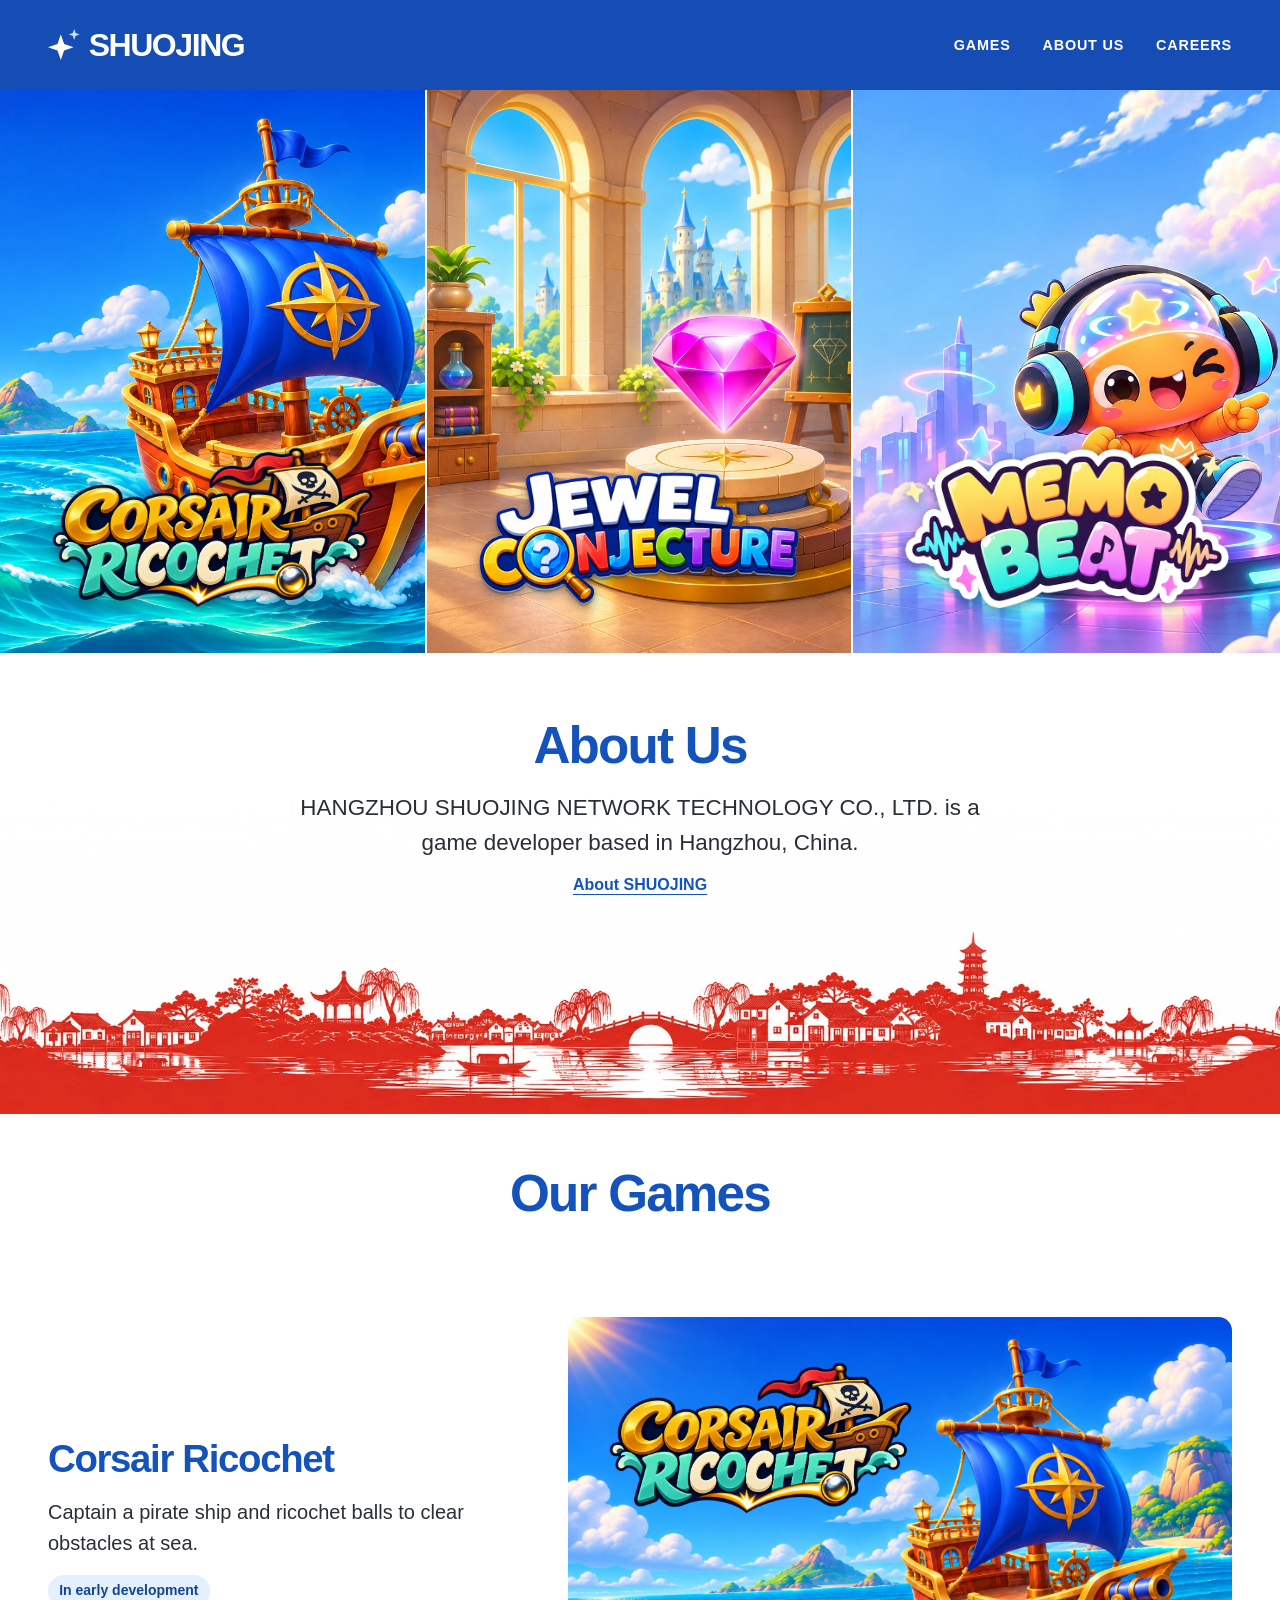
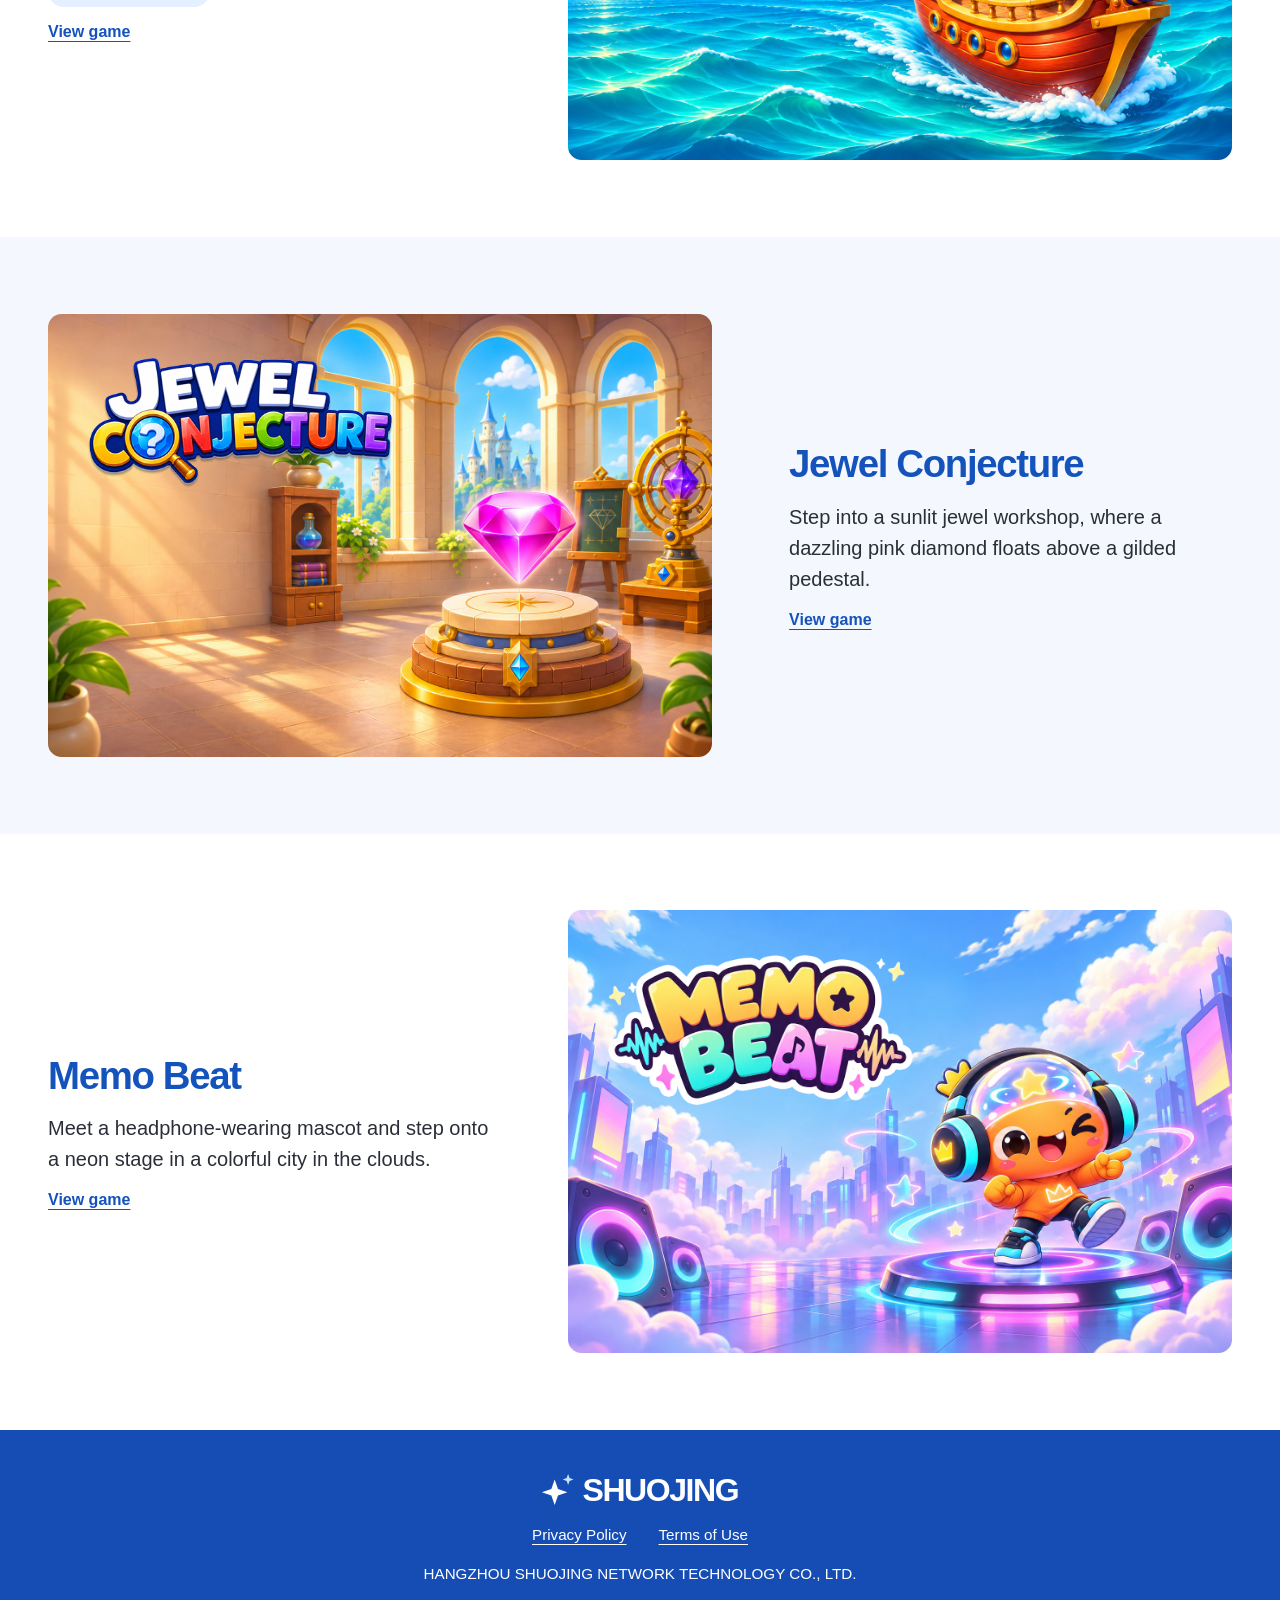
==== index.html @ a0e9a79d "Add files via upload" ====
<!doctype html>
<html lang="en">
<head>
  <meta charset="utf-8">
  <meta name="viewport" content="width=device-width, initial-scale=1">
  <meta name="description" content="Discover Corsair Ricochet, Jewel Conjecture, and Memo Beat from HANGZHOU SHUOJING NETWORK TECHNOLOGY CO., LTD.">
  <meta name="theme-color" content="#154db5">
  <title>Home | SHUOJING</title>
  <link rel="stylesheet" href="styles.css">
</head>
<body>
  <a class="skip-link" href="#main">Skip to content</a>
  <header class="site-header">
    <div class="header-inner wrap">
      <a class="wordmark" href="index.html" aria-label="SHUOJING home"><span class="brand-symbol" aria-hidden="true"></span>SHUOJING</a>
      <nav aria-label="Main navigation">
        <a href="games.html">Games</a>
        <a href="about.html">About Us</a>
        <a href="careers.html">Careers</a>
      </nav>
    </div>
  </header>
  <main id="main">
    <h1 class="visually-hidden">HANGZHOU SHUOJING NETWORK TECHNOLOGY CO., LTD.</h1>
    <section class="home-banner" aria-label="Explore the games">
      <a class="banner-game" href="corsair-ricochet.html" aria-label="Corsair Ricochet"><img class="game-scene" src="corsair-ricochet-art.jpg" alt="" width="1536" height="1024"><img class="game-logo" src="corsair-ricochet.png" alt="" width="1774" height="887"></a>
      <a class="banner-game" href="jewel-conjecture.html" aria-label="Jewel Conjecture"><img class="game-scene" src="jewel-conjecture-art.jpg" alt="" width="1536" height="1024"><img class="game-logo" src="jewel-conjecture.png" alt="" width="434" height="185"></a>
      <a class="banner-game" href="memo-beat.html" aria-label="Memo Beat"><img class="game-scene" src="memo-beat-art.jpg" alt="" width="1536" height="1024"><img class="game-logo" src="memo-beat.png" alt="" width="752" height="369"></a>
    </section>
    <section class="company-banner">
      <div class="company-copy wrap">
        <h2>About Us</h2>
        <p>HANGZHOU SHUOJING NETWORK TECHNOLOGY CO., LTD. is a game developer based in Hangzhou, China.</p>
        <a class="text-link" href="about.html">About SHUOJING</a>
      </div>
    </section>
    <section class="games-section" aria-labelledby="games-heading">
      <h2 class="section-heading" id="games-heading">Our Games</h2>
      
      <article class="showcase">
        <div class="showcase-inner wrap">
          <a class="game-art" href="corsair-ricochet.html" aria-label="Explore Corsair Ricochet"><img class="game-scene" src="corsair-ricochet-art.jpg" alt="" width="1536" height="1024"><img class="game-logo" src="corsair-ricochet.png" alt="" width="1774" height="887"></a>
          <div class="game-copy">
            <h3><a href="corsair-ricochet.html">Corsair Ricochet</a></h3>
            <p>Captain a pirate ship and ricochet balls to clear obstacles at sea.</p>
            <p class="game-status">In early development</p>
            <a class="text-link" href="corsair-ricochet.html">View game<span class="visually-hidden"> — Corsair Ricochet</span></a>
          </div>
        </div>
      </article>
      <article class="showcase">
        <div class="showcase-inner wrap">
          <a class="game-art" href="jewel-conjecture.html" aria-label="Explore Jewel Conjecture"><img class="game-scene" src="jewel-conjecture-art.jpg" alt="" width="1536" height="1024"><img class="game-logo" src="jewel-conjecture.png" alt="" width="434" height="185"></a>
          <div class="game-copy">
            <h3><a href="jewel-conjecture.html">Jewel Conjecture</a></h3>
            <p>Step into a sunlit jewel workshop, where a dazzling pink diamond floats above a gilded pedestal.</p>
            
            <a class="text-link" href="jewel-conjecture.html">View game<span class="visually-hidden"> — Jewel Conjecture</span></a>
          </div>
        </div>
      </article>
      <article class="showcase">
        <div class="showcase-inner wrap">
          <a class="game-art" href="memo-beat.html" aria-label="Explore Memo Beat"><img class="game-scene" src="memo-beat-art.jpg" alt="" width="1536" height="1024"><img class="game-logo" src="memo-beat.png" alt="" width="752" height="369"></a>
          <div class="game-copy">
            <h3><a href="memo-beat.html">Memo Beat</a></h3>
            <p>Meet a headphone-wearing mascot and step onto a neon stage in a colorful city in the clouds.</p>
            
            <a class="text-link" href="memo-beat.html">View game<span class="visually-hidden"> — Memo Beat</span></a>
          </div>
        </div>
      </article>
    </section>
  </main>
  <footer class="site-footer">
    <div class="footer-inner wrap">
      <a class="wordmark" href="index.html" aria-label="SHUOJING home"><span class="brand-symbol" aria-hidden="true"></span>SHUOJING</a>
      <nav aria-label="Footer navigation">
        <a href="PrivacyPolicy.html">Privacy Policy</a>
        <a href="TermsOfUse.html">Terms of Use</a>
      </nav>
      <p>HANGZHOU SHUOJING NETWORK TECHNOLOGY CO., LTD.</p>
    </div>
  </footer>
</body>
</html>
---- styles.css ----
:root {
  color-scheme: light;
  --brand: #154db5;
  --accent: #1453bc;
  --ink: #292e38;
  --muted: #535c6c;
  --alternate: #f4f7fd;
  --header-height: 5.625rem;
  font-family: Arial, Helvetica, sans-serif;
  color: var(--ink);
  background: #fff;
}

*, *::before, *::after { box-sizing: border-box; }
body { display: flex; flex-direction: column; min-height: 100vh; margin: 0; }
main { flex: 1; }
h1, h2, h3, p { margin: 0; }
img { display: block; }
a { color: inherit; text-underline-offset: .24em; }
a:focus-visible { outline: 3px solid currentColor; outline-offset: 4px; }
.wrap { width: min(100% - 4rem, 74rem); margin-inline: auto; }

.visually-hidden, .skip-link:not(:focus) {
  position: absolute;
  width: 1px;
  height: 1px;
  overflow: hidden;
  clip-path: inset(50%);
  white-space: nowrap;
}

.skip-link { position: absolute; z-index: 3; top: 1rem; left: 1rem; padding: .75rem; color: var(--brand); background: #fff; }
.site-header, .site-footer { background: var(--brand); color: #fff; }

.header-inner {
  display: flex;
  align-items: center;
  justify-content: space-between;
  gap: 1rem 2rem;
  min-height: var(--header-height);
}

.wordmark { display: inline-flex; align-items: center; gap: .28em; font-size: 2rem; line-height: 1; font-weight: 800; letter-spacing: -.045em; text-decoration: none; }
.brand-symbol { position: relative; flex: none; width: .99em; height: 1em; }
.brand-symbol::before, .brand-symbol::after {
  content: '';
  position: absolute;
  aspect-ratio: 1;
  background: currentColor;
  clip-path: polygon(50% 0, 63% 37%, 100% 50%, 63% 63%, 50% 100%, 37% 63%, 0 50%, 37% 37%);
}
.brand-symbol::before { inset: .17em auto auto 0; width: .8em; }
.brand-symbol::after { inset: 0 0 auto auto; width: .34em; color: #c4e4ff; }
.header-inner nav, .footer-inner nav { display: flex; flex-wrap: wrap; align-items: center; justify-content: center; gap: 1rem 2rem; }
.header-inner nav a { text-transform: uppercase; font-weight: 700; font-size: .9rem; text-decoration: none; letter-spacing: .055em; padding-block: .55rem; }
.header-inner nav a:hover, .header-inner nav a[aria-current="page"] { text-decoration: underline; }

.home-banner {
  display: grid;
  grid-template-columns: repeat(3, minmax(0, 1fr));
  min-height: clamp(25rem, 44vw, 42rem);
  background: #6bb9ee;
}

.banner-game, .game-art, .detail-art { position: relative; display: block; overflow: hidden; background: #d8e8fa; }
.banner-game:focus-visible, .game-art:focus-visible { z-index: 1; outline-offset: -5px; color: #fff; }
.banner-game { border-right: 2px solid #fff; }
.banner-game:last-child { border-right: 0; }
.game-scene { width: 100%; height: 100%; object-fit: cover; }
.banner-game .game-scene { position: absolute; inset: 0; object-position: 72% center; }
.game-logo { position: absolute; top: 10%; left: 6%; width: 46%; height: auto; }
.banner-game .game-logo { top: auto; bottom: 8%; left: 12%; width: 76%; filter: drop-shadow(0 .2rem .35rem #10213e79); }

.company-banner {
  min-height: clamp(21rem, 36vw, 35rem);
  display: grid;
  align-items: start;
  background: linear-gradient(180deg, #fff 3%, #ffffffed 25%, #ffffff00 67%), url('jiangnan-panorama.webp') center bottom / cover no-repeat, #f2f8ff;
}

.company-copy { padding: clamp(2.5rem, 5vw, 4.75rem) 0 10rem; text-align: center; }
.company-copy p { max-width: 46rem; margin: 1rem auto; font-size: clamp(1.1rem, 2.1vw, 1.4rem); line-height: 1.55; }
.about-page { min-height: clamp(27rem, 46vw, 44rem); }

.section-heading, .company-copy h1, .company-copy h2, .text-page h1 {
  color: var(--accent);
  font-size: clamp(2.25rem, 4vw, 3.25rem);
  font-weight: 700;
  line-height: 1.13;
  letter-spacing: -.035em;
}

.section-heading { padding: 3.2rem 1rem 1.1rem; text-align: center; }
.showcase { padding-block: clamp(2.5rem, 6vw, 5.25rem); }
.showcase:nth-of-type(even) { background: var(--alternate); }

.showcase-inner {
  display: grid;
  grid-template-columns: minmax(15rem, .8fr) minmax(0, 1.2fr);
  align-items: center;
  gap: clamp(2rem, 6vw, 5.5rem);
}

.game-copy { grid-column: 1; grid-row: 1; }
.game-art { grid-column: 2; grid-row: 1; aspect-ratio: 3 / 2; border-radius: .85rem; }
.showcase:nth-of-type(even) .showcase-inner { grid-template-columns: minmax(0, 1.2fr) minmax(15rem, .8fr); }
.showcase:nth-of-type(even) .game-copy { grid-column: 2; }
.showcase:nth-of-type(even) .game-art { grid-column: 1; }
.game-copy h3 { margin-bottom: 1rem; color: var(--accent); font-size: clamp(1.8rem, 3vw, 2.65rem); line-height: 1.13; letter-spacing: -.035em; }
.game-copy h3 a { text-decoration: none; }
.game-copy h3 a:hover { text-decoration: underline; }
.game-copy p, .text-page p { margin-bottom: 1rem; font-size: clamp(1.075rem, 1.7vw, 1.25rem); line-height: 1.55; }
.game-copy .game-status, .text-page .game-status { width: fit-content; padding: .32rem .7rem; border-radius: 1rem; color: #13458f; background: #e4efff; font-size: .875rem; font-weight: 700; }

.text-link { display: inline-block; color: var(--accent); font-weight: 700; }
.text-link:hover { color: #072b75; }
.text-page { max-width: 50rem; padding-block: clamp(3rem, 8vw, 7rem); }
.text-page h1 { margin-bottom: 1.25rem; }
.text-page .review-note { color: var(--muted); font-weight: 700; }
.detail-art { width: min(100%, 85rem); aspect-ratio: 16 / 8; margin-inline: auto; }
.detail-art .game-scene { position: absolute; }
.detail-art .game-logo { top: 12%; left: 8%; width: 39%; }
.detail-copy { padding-block: clamp(2.5rem, 5vw, 4.5rem); }
.detail-copy .text-link { margin-bottom: 1.25rem; }

.footer-inner { display: grid; justify-items: center; gap: 1.25rem; padding-block: 2.75rem; text-align: center; }
.footer-inner nav a { font-size: .95rem; }
.footer-inner p { font-size: .95rem; line-height: 1.45; }

@media (max-width: 50rem) {
  :root { --header-height: 4.5rem; }
  .wrap { width: calc(100% - 2rem); }
  .header-inner nav { gap: .85rem; }
  .header-inner nav a { font-size: .8rem; letter-spacing: 0; }
  .wordmark { font-size: 1.65rem; }
  .home-banner { min-height: clamp(13rem, 53vw, 26rem); }
  .banner-game .game-logo { left: 7%; width: 86%; }
  .showcase-inner, .showcase:nth-of-type(even) .showcase-inner { grid-template-columns: minmax(0, 1fr); gap: 1.45rem; }
  .game-copy, .showcase:nth-of-type(even) .game-copy { grid-column: 1; grid-row: 2; text-align: center; }
  .game-art, .showcase:nth-of-type(even) .game-art { grid-column: 1; grid-row: 1; width: min(100%, 35rem); justify-self: center; }
  .game-copy .game-status { margin-inline: auto; }
  .detail-art { aspect-ratio: 3 / 2; }
}

@media (max-width: 24rem) {
  .header-inner { flex-wrap: wrap; justify-content: center; gap: .4rem 1rem; padding-block: .7rem; }
  .header-inner nav { column-gap: 1rem; }
}
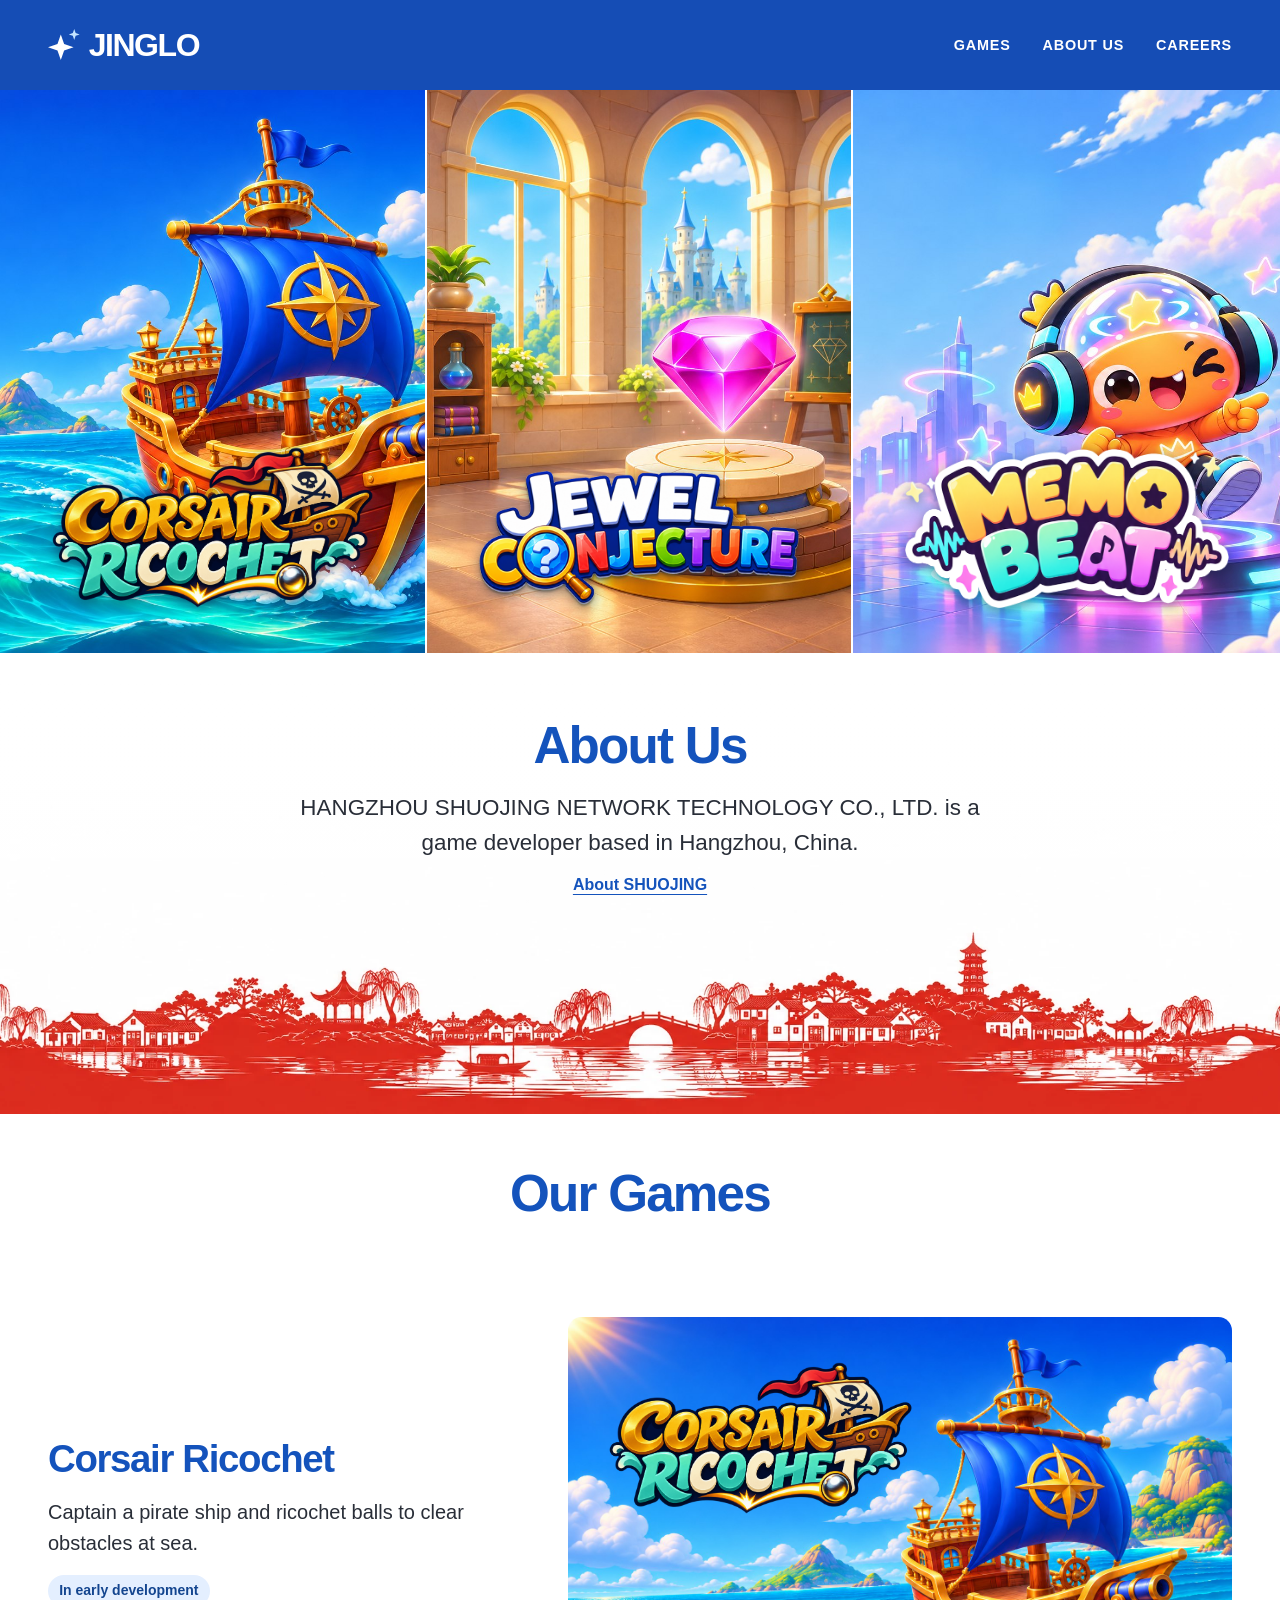
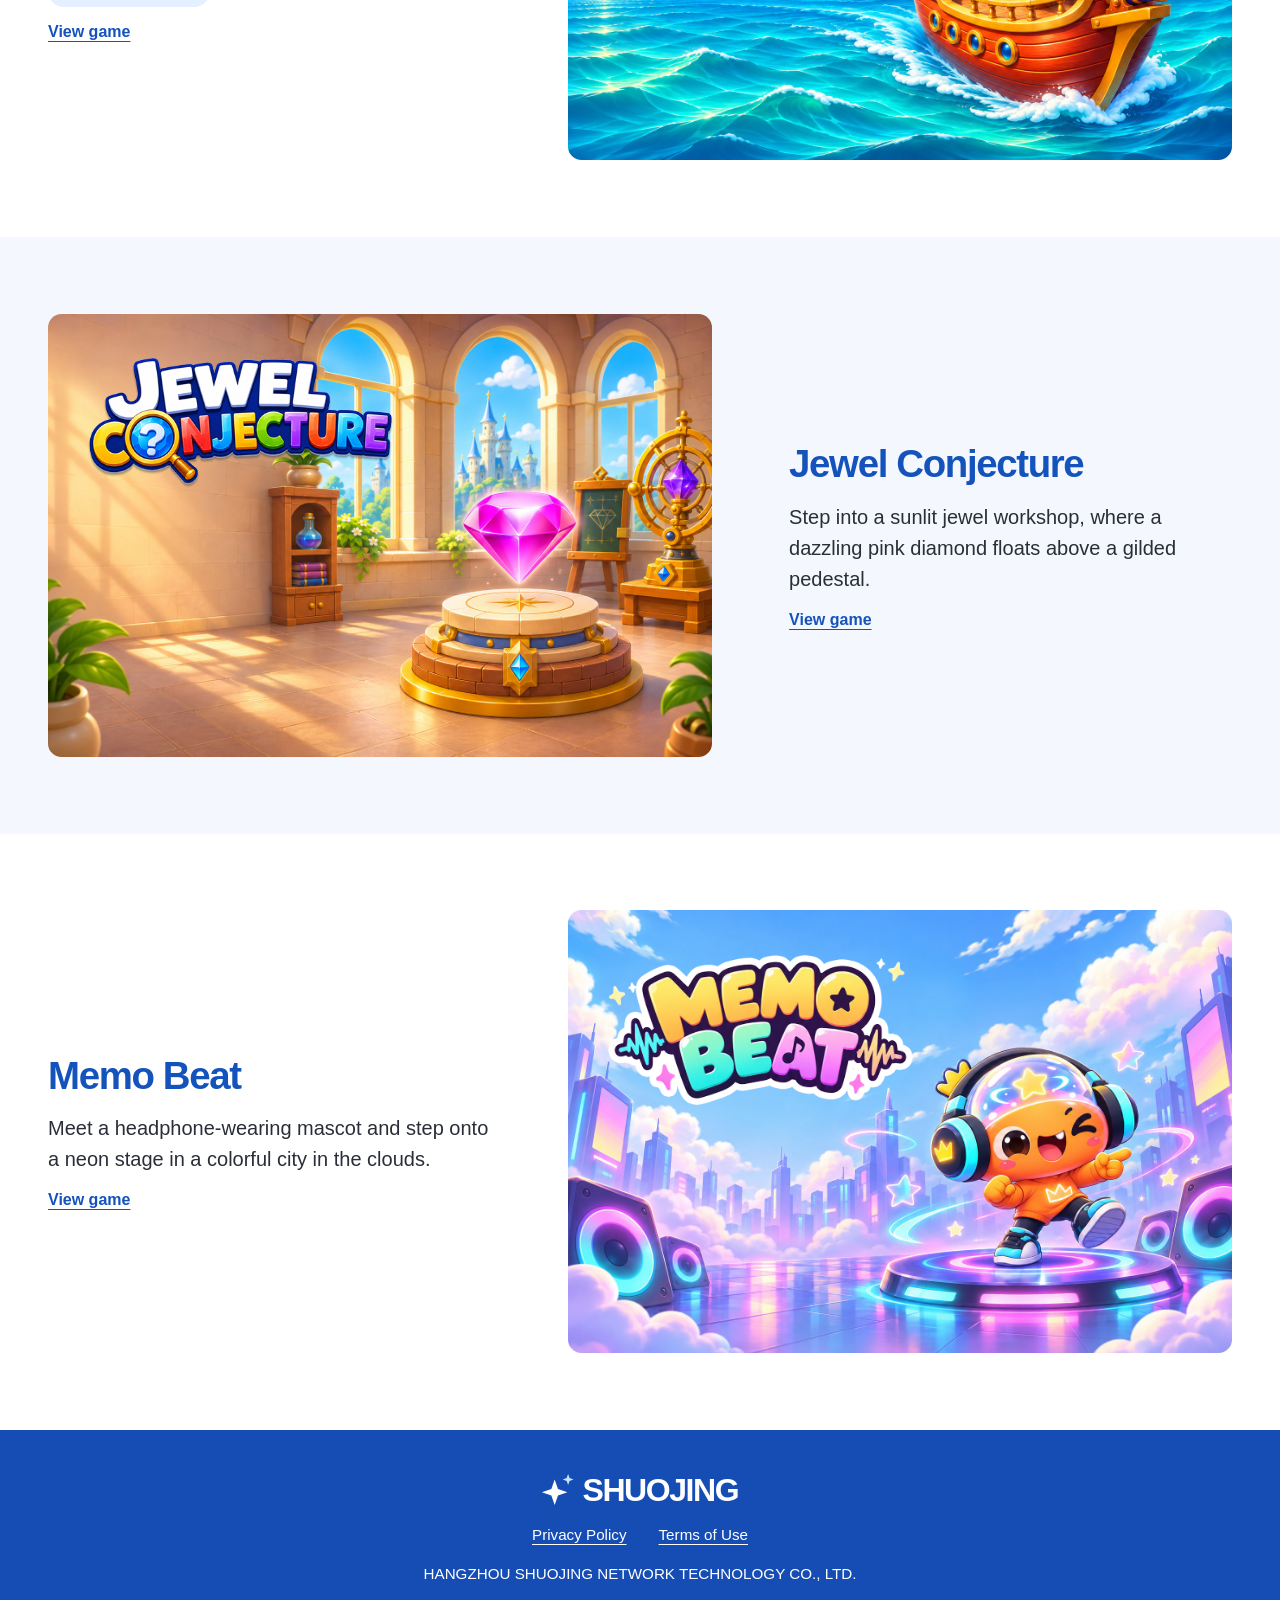
==== commit 94d29068: "Add files via upload" ====
--- a/index.html
+++ b/index.html
@@ -12,7 +12,7 @@
   <a class="skip-link" href="#main">Skip to content</a>
   <header class="site-header">
     <div class="header-inner wrap">
-      <a class="wordmark" href="index.html" aria-label="SHUOJING home"><span class="brand-symbol" aria-hidden="true"></span>SHUOJING</a>
+      <a class="wordmark" href="index.html" aria-label="JINGLO home"><span class="brand-symbol" aria-hidden="true"></span>JINGLO</a>
       <nav aria-label="Main navigation">
         <a href="games.html">Games</a>
         <a href="about.html">About Us</a>
